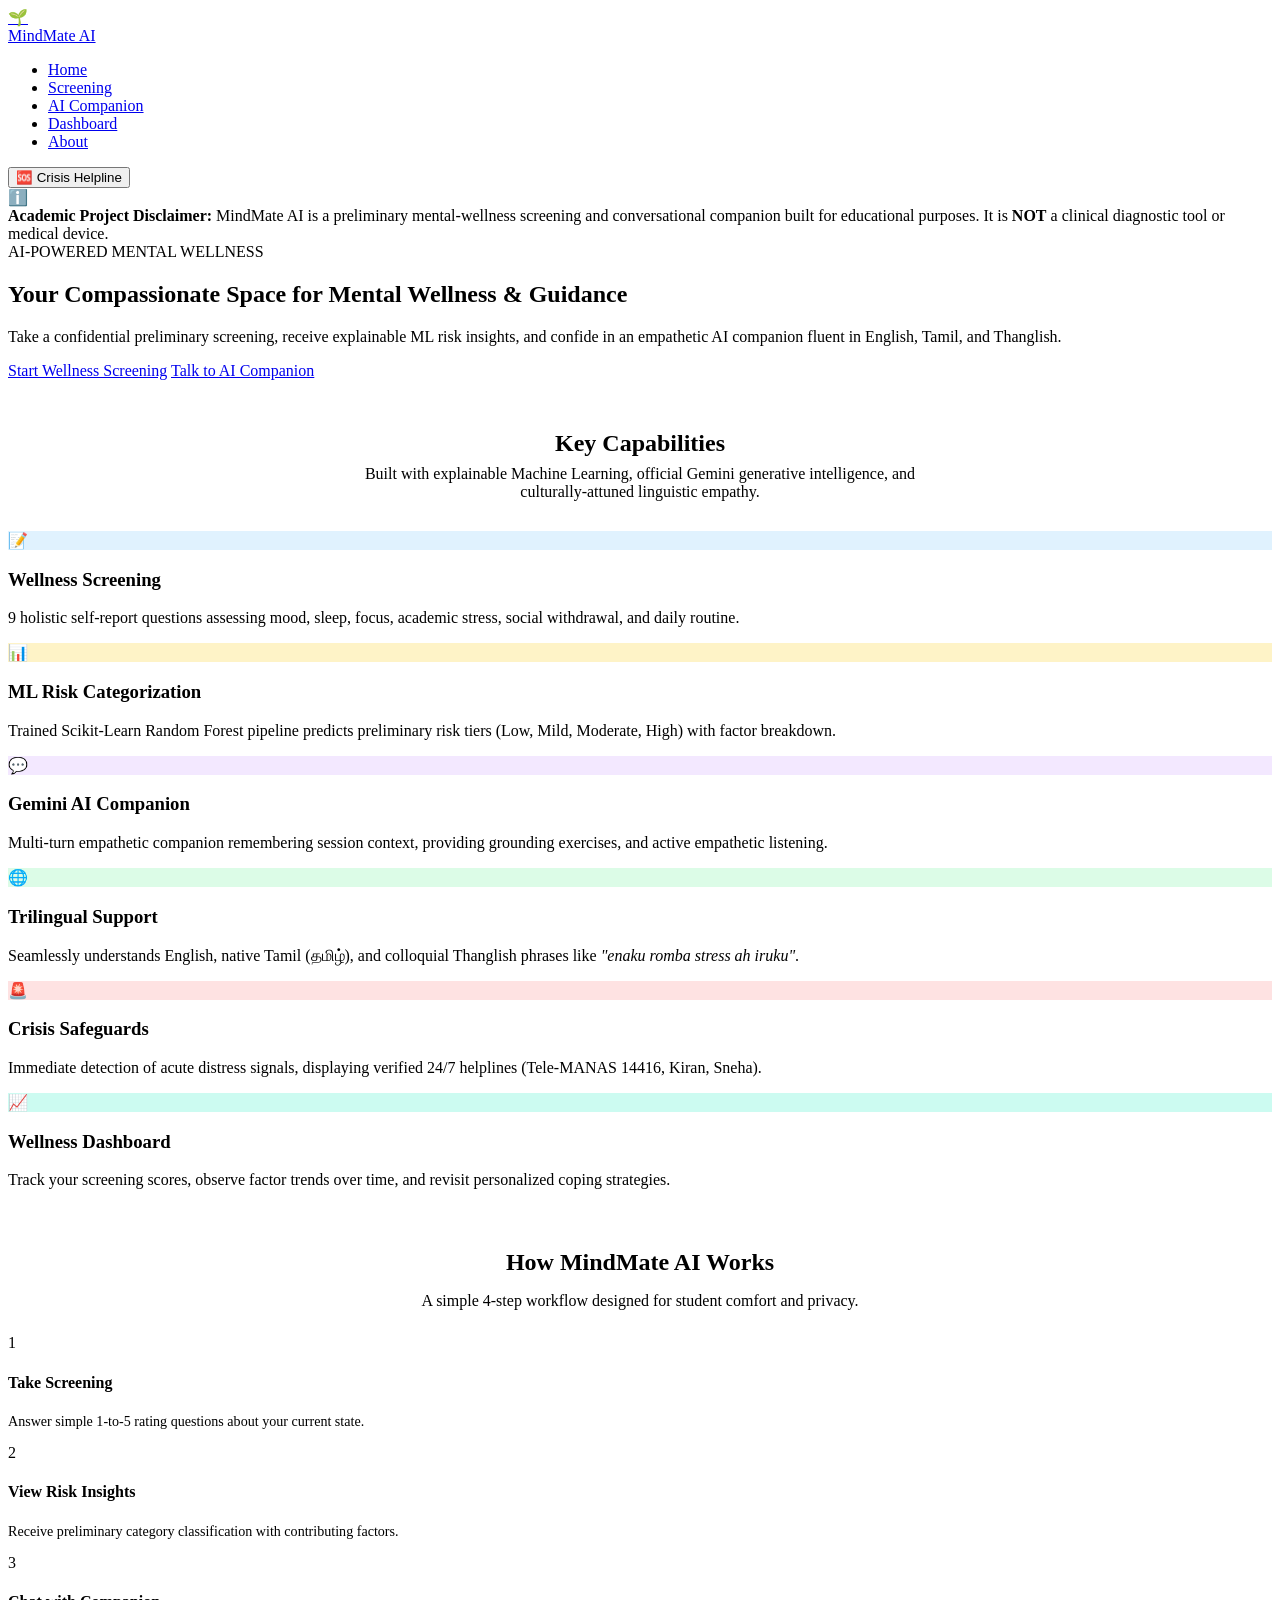
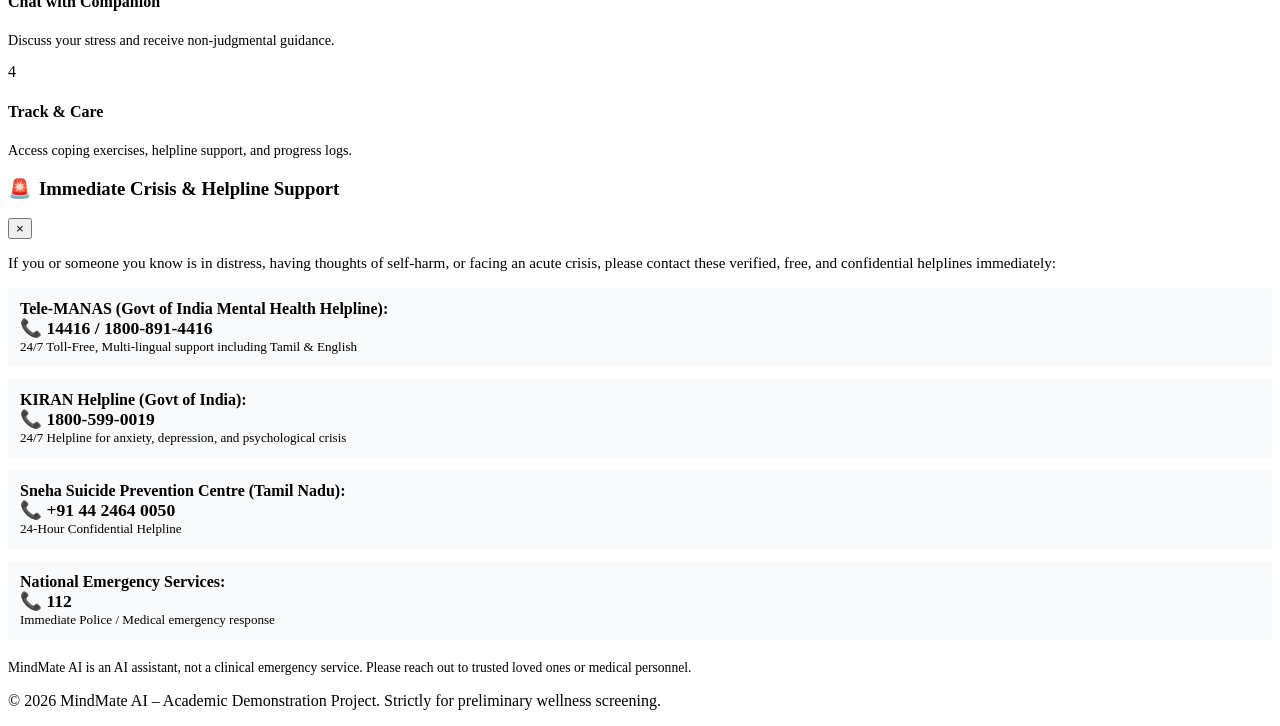
==== frontend/index.html @ 489ff137 "Initial commit: MindMate AI full-stack mental wellness screening and multilingual companion" ====
<!DOCTYPE html>
<html lang="en">
<head>
  <meta charset="UTF-8">
  <meta name="viewport" content="width=device-width, initial-scale=1.0">
  <title>MindMate AI – Mental Wellness Screening & AI Companion</title>
  <link rel="stylesheet" href="/css/style.css">
  <link rel="preconnect" href="https://fonts.googleapis.com">
  <link rel="preconnect" href="https://fonts.gstatic.com" crossorigin>
  <link href="https://fonts.googleapis.com/css2?family=Inter:wght@400;500;600;700;800&display=swap" rel="stylesheet">
</head>
<body>

  <!-- Navbar -->
  <nav class="navbar">
    <div class="container nav-container">
      <a href="index.html" class="brand">
        <div class="brand-icon">🌱</div>
        <span>MindMate AI</span>
      </a>
      <ul class="nav-links">
        <li><a href="index.html" class="active">Home</a></li>
        <li><a href="assessment.html">Screening</a></li>
        <li><a href="companion.html">AI Companion</a></li>
        <li><a href="dashboard.html">Dashboard</a></li>
        <li><a href="about.html">About</a></li>
      </ul>
      <div class="nav-actions">
        <button class="btn btn-danger-outline btn-sm open-crisis-btn">🆘 Crisis Helpline</button>
      </div>
    </div>
  </nav>

  <!-- Main Content -->
  <main class="main-content">
    <div class="container">

      <!-- Disclaimer Banner -->
      <div class="disclaimer-banner">
        <span>ℹ️</span>
        <div>
          <strong>Academic Project Disclaimer:</strong> MindMate AI is a preliminary mental-wellness screening and conversational companion built for educational purposes. It is <strong>NOT</strong> a clinical diagnostic tool or medical device.
        </div>
      </div>

      <!-- Hero Section -->
      <section class="hero">
        <div class="hero-tag">AI-POWERED MENTAL WELLNESS</div>
        <h1 class="hero-title">Your Compassionate Space for <span>Mental Wellness & Guidance</span></h1>
        <p class="hero-desc">
          Take a confidential preliminary screening, receive explainable ML risk insights, and confide in an empathetic AI companion fluent in English, Tamil, and Thanglish.
        </p>
        <div class="hero-cta">
          <a href="assessment.html" class="btn btn-primary btn-lg">Start Wellness Screening</a>
          <a href="companion.html" class="btn btn-secondary btn-lg">Talk to AI Companion</a>
        </div>
      </section>

      <!-- Features Section -->
      <section style="margin-top: 50px;">
        <h2 style="text-align: center; margin-bottom: 8px;">Key Capabilities</h2>
        <p style="text-align: center; color: var(--text-muted); max-width: 600px; margin: 0 auto 30px;">
          Built with explainable Machine Learning, official Gemini generative intelligence, and culturally-attuned linguistic empathy.
        </p>

        <div class="features-grid">
          <div class="card feature-card">
            <div class="feature-icon" style="background: #e0f2fe; color: #0284c7;">📝</div>
            <h3>Wellness Screening</h3>
            <p>9 holistic self-report questions assessing mood, sleep, focus, academic stress, social withdrawal, and daily routine.</p>
          </div>

          <div class="card feature-card">
            <div class="feature-icon" style="background: #fef3c7; color: #d97706;">📊</div>
            <h3>ML Risk Categorization</h3>
            <p>Trained Scikit-Learn Random Forest pipeline predicts preliminary risk tiers (Low, Mild, Moderate, High) with factor breakdown.</p>
          </div>

          <div class="card feature-card">
            <div class="feature-icon" style="background: #f3e8ff; color: #9333ea;">💬</div>
            <h3>Gemini AI Companion</h3>
            <p>Multi-turn empathetic companion remembering session context, providing grounding exercises, and active empathetic listening.</p>
          </div>

          <div class="card feature-card">
            <div class="feature-icon" style="background: #dcfce7; color: #16a34a;">🌐</div>
            <h3>Trilingual Support</h3>
            <p>Seamlessly understands English, native Tamil (தமிழ்), and colloquial Thanglish phrases like <em>"enaku romba stress ah iruku"</em>.</p>
          </div>

          <div class="card feature-card">
            <div class="feature-icon" style="background: #fee2e2; color: #dc2626;">🚨</div>
            <h3>Crisis Safeguards</h3>
            <p>Immediate detection of acute distress signals, displaying verified 24/7 helplines (Tele-MANAS 14416, Kiran, Sneha).</p>
          </div>

          <div class="card feature-card">
            <div class="feature-icon" style="background: #ccfbf1; color: #0d9488;">📈</div>
            <h3>Wellness Dashboard</h3>
            <p>Track your screening scores, observe factor trends over time, and revisit personalized coping strategies.</p>
          </div>
        </div>
      </section>

      <!-- How It Works Section -->
      <section style="margin-top: 60px;">
        <h2 style="text-align: center; margin-bottom: 8px;">How MindMate AI Works</h2>
        <p style="text-align: center; color: var(--text-muted); margin-bottom: 24px;">A simple 4-step workflow designed for student comfort and privacy.</p>

        <div class="steps-grid">
          <div class="card step-card">
            <div class="step-number">1</div>
            <h4>Take Screening</h4>
            <p style="font-size: 0.88rem; color: var(--text-muted); margin-top: 6px;">Answer simple 1-to-5 rating questions about your current state.</p>
          </div>

          <div class="card step-card">
            <div class="step-number">2</div>
            <h4>View Risk Insights</h4>
            <p style="font-size: 0.88rem; color: var(--text-muted); margin-top: 6px;">Receive preliminary category classification with contributing factors.</p>
          </div>

          <div class="card step-card">
            <div class="step-number">3</div>
            <h4>Chat with Companion</h4>
            <p style="font-size: 0.88rem; color: var(--text-muted); margin-top: 6px;">Discuss your stress and receive non-judgmental guidance.</p>
          </div>

          <div class="card step-card">
            <div class="step-number">4</div>
            <h4>Track & Care</h4>
            <p style="font-size: 0.88rem; color: var(--text-muted); margin-top: 6px;">Access coping exercises, helpline support, and progress logs.</p>
          </div>
        </div>
      </section>

    </div>
  </main>

  <!-- Crisis Modal -->
  <div id="crisis-modal" class="modal-backdrop">
    <div class="modal-content">
      <div class="modal-header">
        <h3 style="color: var(--danger); display: flex; align-items: center; gap: 8px;">
          <span>🚨</span> Immediate Crisis & Helpline Support
        </h3>
        <button id="close-crisis-btn" class="modal-close">&times;</button>
      </div>
      <p style="margin-bottom: 16px; font-size: 0.95rem;">
        If you or someone you know is in distress, having thoughts of self-harm, or facing an acute crisis, please contact these verified, free, and confidential helplines immediately:
      </p>
      <div style="display: flex; flex-direction: column; gap: 12px; margin-bottom: 20px;">
        <div style="padding: 12px; background-color: #f8fafc; border: 1px solid var(--border); border-radius: var(--radius-sm);">
          <strong>Tele-MANAS (Govt of India Mental Health Helpline):</strong>
          <div style="font-size: 1.1rem; color: var(--primary); font-weight: 700;">📞 14416 / 1800-891-4416</div>
          <div style="font-size: 0.82rem; color: var(--text-muted);">24/7 Toll-Free, Multi-lingual support including Tamil & English</div>
        </div>
        <div style="padding: 12px; background-color: #f8fafc; border: 1px solid var(--border); border-radius: var(--radius-sm);">
          <strong>KIRAN Helpline (Govt of India):</strong>
          <div style="font-size: 1.1rem; color: var(--primary); font-weight: 700;">📞 1800-599-0019</div>
          <div style="font-size: 0.82rem; color: var(--text-muted);">24/7 Helpline for anxiety, depression, and psychological crisis</div>
        </div>
        <div style="padding: 12px; background-color: #f8fafc; border: 1px solid var(--border); border-radius: var(--radius-sm);">
          <strong>Sneha Suicide Prevention Centre (Tamil Nadu):</strong>
          <div style="font-size: 1.1rem; color: var(--primary); font-weight: 700;">📞 +91 44 2464 0050</div>
          <div style="font-size: 0.82rem; color: var(--text-muted);">24-Hour Confidential Helpline</div>
        </div>
        <div style="padding: 12px; background-color: #f8fafc; border: 1px solid var(--border); border-radius: var(--radius-sm);">
          <strong>National Emergency Services:</strong>
          <div style="font-size: 1.1rem; color: var(--danger); font-weight: 700;">📞 112</div>
          <div style="font-size: 0.82rem; color: var(--text-muted);">Immediate Police / Medical emergency response</div>
        </div>
      </div>
      <p style="font-size: 0.85rem; color: var(--text-muted);">
        MindMate AI is an AI assistant, not a clinical emergency service. Please reach out to trusted loved ones or medical personnel.
      </p>
    </div>
  </div>

  <!-- Footer -->
  <footer class="footer">
    <div class="container">
      <p>&copy; 2026 MindMate AI – Academic Demonstration Project. Strictly for preliminary wellness screening.</p>
    </div>
  </footer>

  <script src="/js/app.js"></script>
</body>
</html>
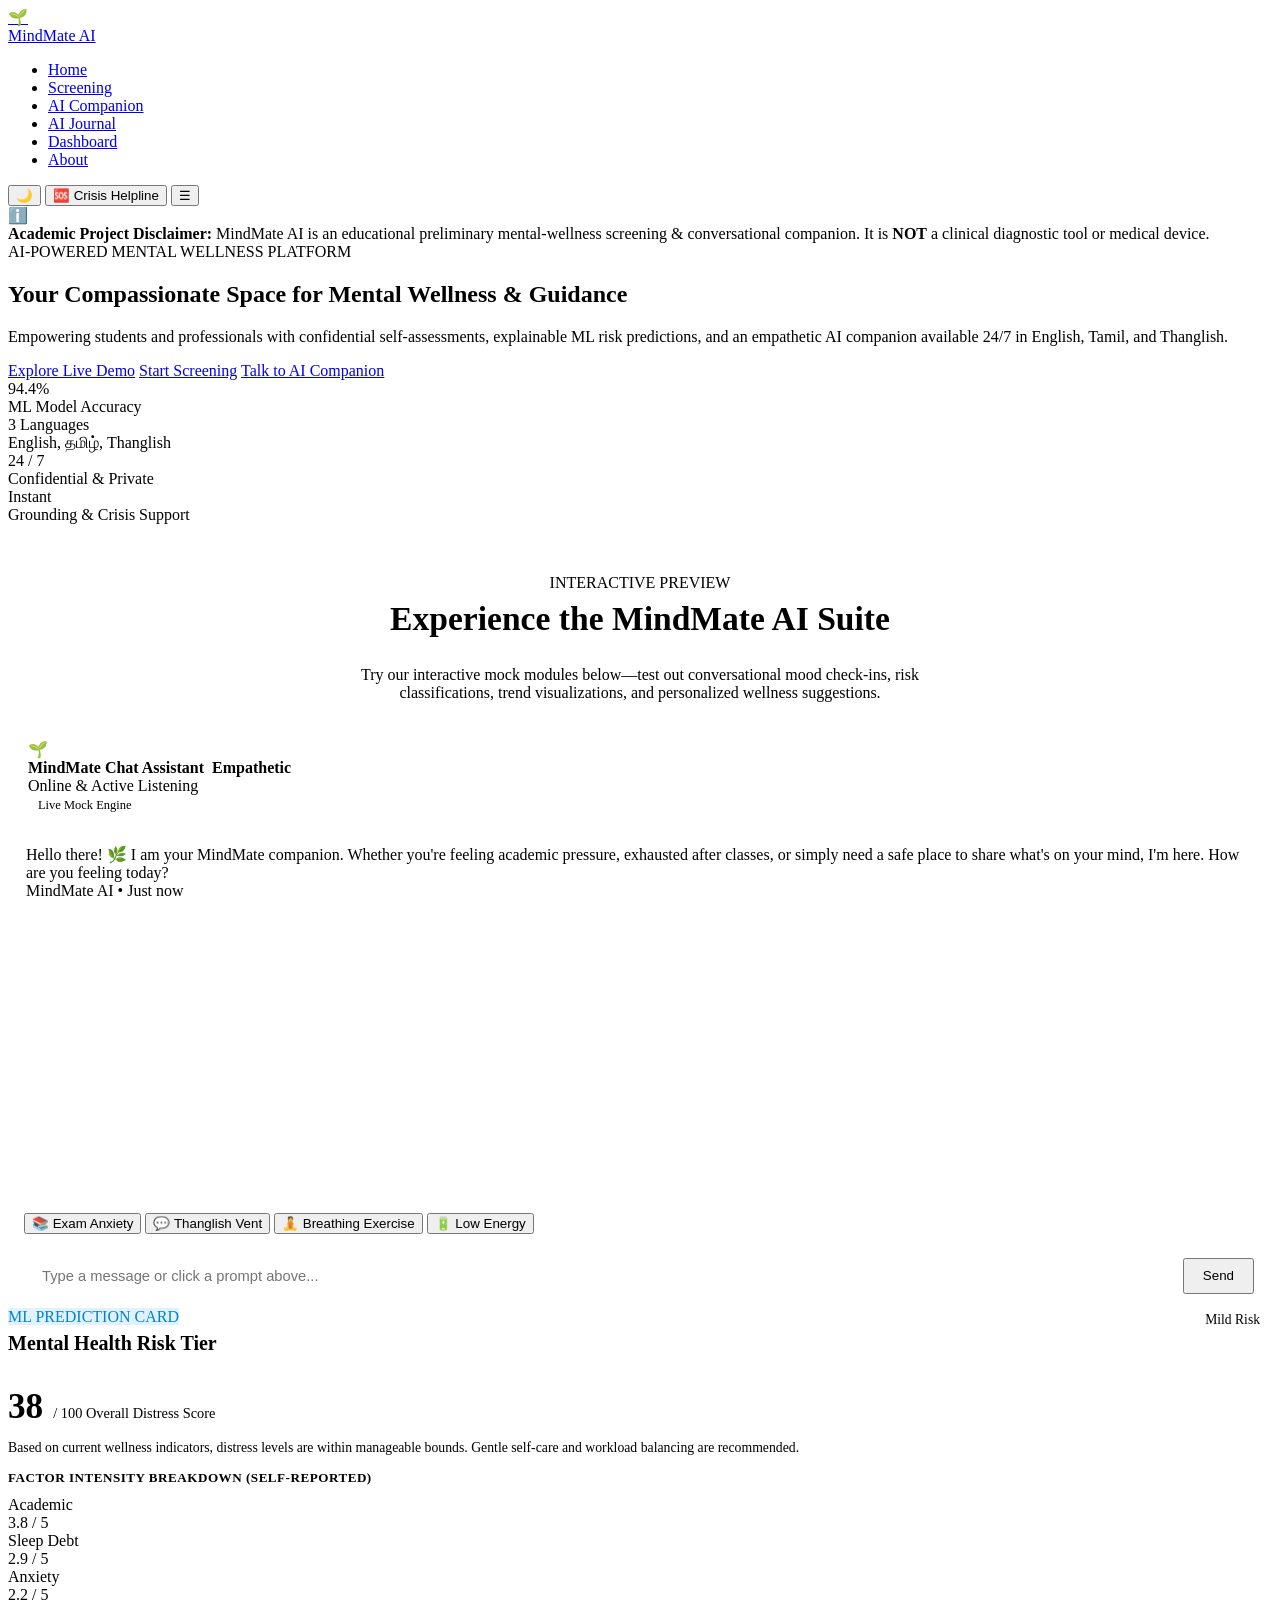
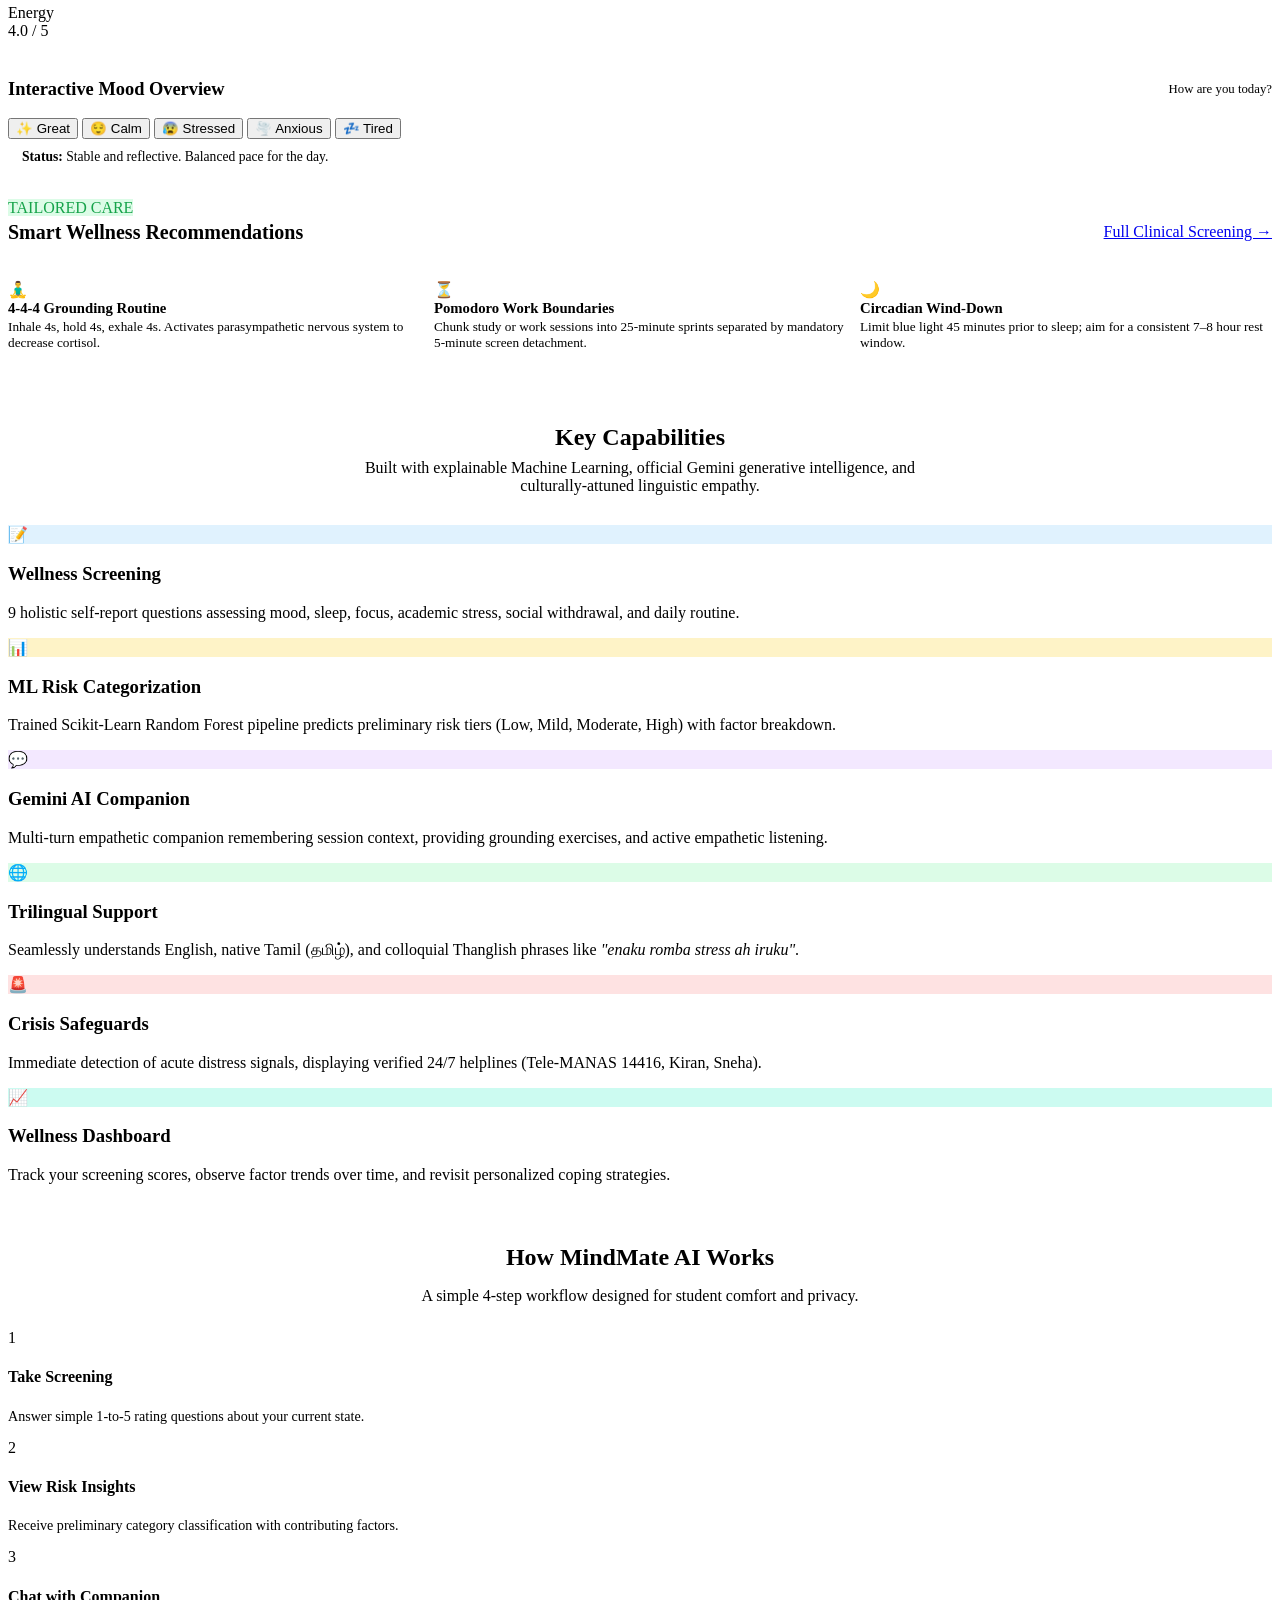
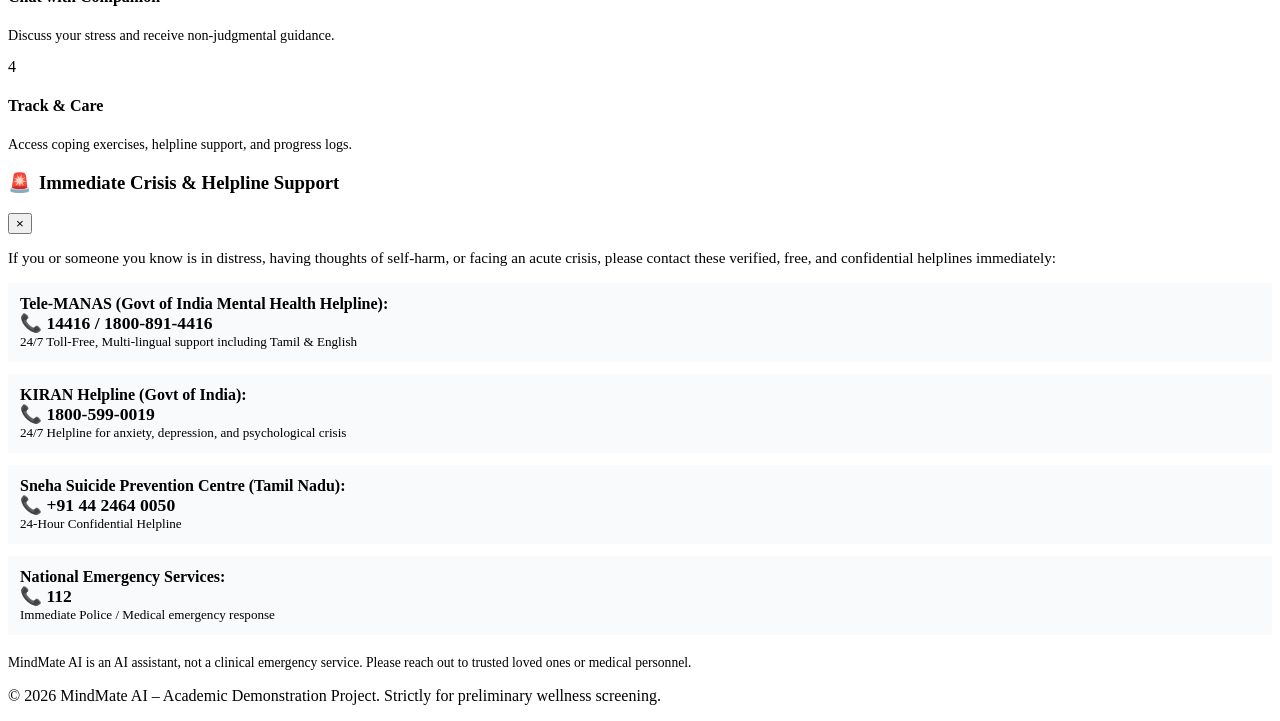
==== commit 13900f50: "Initial MindMate AI project" ====
--- a/frontend/index.html
+++ b/frontend/index.html
@@ -12,6 +12,7 @@
 <body>
 
   <!-- Navbar -->
+  <!-- Navbar -->
   <nav class="navbar">
     <div class="container nav-container">
       <a href="index.html" class="brand">
@@ -22,11 +23,14 @@
         <li><a href="index.html" class="active">Home</a></li>
         <li><a href="assessment.html">Screening</a></li>
         <li><a href="companion.html">AI Companion</a></li>
+        <li><a href="journal.html">AI Journal</a></li>
         <li><a href="dashboard.html">Dashboard</a></li>
         <li><a href="about.html">About</a></li>
       </ul>
       <div class="nav-actions">
+        <button class="theme-toggle-btn" id="theme-toggle-btn" aria-label="Toggle Theme" title="Toggle Light/Dark Mode">🌙</button>
         <button class="btn btn-danger-outline btn-sm open-crisis-btn">🆘 Crisis Helpline</button>
+        <button class="mobile-nav-toggle" aria-label="Toggle Navigation Menu">☰</button>
       </div>
     </div>
   </nav>
@@ -39,25 +43,230 @@
       <div class="disclaimer-banner">
         <span>ℹ️</span>
         <div>
-          <strong>Academic Project Disclaimer:</strong> MindMate AI is a preliminary mental-wellness screening and conversational companion built for educational purposes. It is <strong>NOT</strong> a clinical diagnostic tool or medical device.
+          <strong>Academic Project Disclaimer:</strong> MindMate AI is an educational preliminary mental-wellness screening & conversational companion. It is <strong>NOT</strong> a clinical diagnostic tool or medical device.
         </div>
       </div>
 
       <!-- Hero Section -->
       <section class="hero">
-        <div class="hero-tag">AI-POWERED MENTAL WELLNESS</div>
+        <div class="hero-tag">AI-POWERED MENTAL WELLNESS PLATFORM</div>
         <h1 class="hero-title">Your Compassionate Space for <span>Mental Wellness & Guidance</span></h1>
         <p class="hero-desc">
-          Take a confidential preliminary screening, receive explainable ML risk insights, and confide in an empathetic AI companion fluent in English, Tamil, and Thanglish.
+          Empowering students and professionals with confidential self-assessments, explainable ML risk predictions, and an empathetic AI companion available 24/7 in English, Tamil, and Thanglish.
         </p>
         <div class="hero-cta">
-          <a href="assessment.html" class="btn btn-primary btn-lg">Start Wellness Screening</a>
+          <a href="#demo-preview" class="btn btn-primary btn-lg">Explore Live Demo</a>
+          <a href="assessment.html" class="btn btn-outline btn-lg">Start Screening</a>
           <a href="companion.html" class="btn btn-secondary btn-lg">Talk to AI Companion</a>
         </div>
+
+        <!-- SaaS Key Metrics / Social Proof -->
+        <div class="hero-stats-row">
+          <div class="hero-stat-item">
+            <div class="hero-stat-val">94.4%</div>
+            <div class="hero-stat-desc">ML Model Accuracy</div>
+          </div>
+          <div class="hero-stat-item">
+            <div class="hero-stat-val">3 Languages</div>
+            <div class="hero-stat-desc">English, தமிழ், Thanglish</div>
+          </div>
+          <div class="hero-stat-item">
+            <div class="hero-stat-val">24 / 7</div>
+            <div class="hero-stat-desc">Confidential &amp; Private</div>
+          </div>
+          <div class="hero-stat-item">
+            <div class="hero-stat-val">Instant</div>
+            <div class="hero-stat-desc">Grounding &amp; Crisis Support</div>
+          </div>
+        </div>
       </section>
 
+      <!-- Live Interactive Demo Section (Landing + Dashboard Showcase) -->
+      <section id="demo-preview" style="margin-top: 50px;">
+        <div style="text-align: center; margin-bottom: 24px;">
+          <span class="saas-badge" style="background: var(--primary-light); color: var(--primary-hover);">INTERACTIVE PREVIEW</span>
+          <h2 style="font-size: 2.1rem; margin-top: 8px;">Experience the MindMate AI Suite</h2>
+          <p style="color: var(--text-muted); max-width: 620px; margin: 6px auto 0;">
+            Try our interactive mock modules below—test out conversational mood check-ins, risk classifications, trend visualizations, and personalized wellness suggestions.
+          </p>
+        </div>
+
+        <div class="preview-grid-container">
+          
+          <!-- Column 1: AI Chat Assistant Mockup -->
+          <div class="card" style="display: flex; flex-direction: column; padding: 0; overflow: hidden;">
+            <div class="chat-header" style="background: var(--bg-card); border-bottom: 1px solid var(--border); padding: 14px 20px;">
+              <div class="chat-partner">
+                <div class="chat-avatar">🌱</div>
+                <div>
+                  <div style="font-weight: 700; font-size: 1rem; display: flex; align-items: center; gap: 8px;">
+                    MindMate Chat Assistant
+                    <span class="mood-tag-badge" id="demo-mood-pill">Empathetic</span>
+                  </div>
+                  <div class="chat-status">
+                    <span class="status-dot"></span>
+                    <span>Online &amp; Active Listening</span>
+                  </div>
+                </div>
+              </div>
+              <div>
+                <span style="font-size: 0.78rem; color: var(--text-muted); background: var(--bg-main); padding: 4px 10px; border-radius: 9999px; border: 1px solid var(--border);">Live Mock Engine</span>
+              </div>
+            </div>
+
+            <!-- Chat Message List -->
+            <div class="chat-messages" id="demo-chat-messages" style="height: 340px; overflow-y: auto; padding: 18px; display: flex; flex-direction: column; gap: 14px;">
+              <div class="message-row ai">
+                <div class="message-bubble">
+                  Hello there! 🌿 I am your MindMate companion. Whether you're feeling academic pressure, exhausted after classes, or simply need a safe place to share what's on your mind, I'm here. How are you feeling today?
+                  <div class="bubble-meta">
+                    <span>MindMate AI</span> &bull; <span>Just now</span>
+                  </div>
+                </div>
+              </div>
+            </div>
+
+            <!-- Quick Suggestions -->
+            <div class="quick-prompts-bar" id="demo-quick-bar" style="padding: 10px 16px;">
+              <button class="prompt-pill demo-prompt" data-msg="I'm feeling so anxious about exams.">📚 Exam Anxiety</button>
+              <button class="prompt-pill demo-prompt" data-msg="enaku romba stress ah iruku bro">💬 Thanglish Vent</button>
+              <button class="prompt-pill demo-prompt" data-msg="Can you guide me through a 2-minute breathing exercise?">🧘 Breathing Exercise</button>
+              <button class="prompt-pill demo-prompt" data-msg="I feel tired and unmotivated today.">🔋 Low Energy</button>
+            </div>
+
+            <!-- Chat Input -->
+            <form id="demo-chat-form" style="display: flex; gap: 10px; padding: 14px 18px; border-top: 1px solid var(--border); background: var(--bg-card);">
+              <input type="text" id="demo-chat-input" class="chat-input" placeholder="Type a message or click a prompt above..." style="flex: 1; padding: 10px 16px; border-radius: var(--radius-sm); border: 1px solid var(--border); font-size: 0.92rem; outline: none;" />
+              <button type="submit" class="btn btn-primary btn-sm" style="padding: 0 18px;">Send</button>
+            </form>
+          </div>
+
+          <!-- Column 2: Mental Health Prediction Card & Mood Overview -->
+          <div style="display: flex; flex-direction: column; gap: 20px;">
+            
+            <!-- Mental Health Prediction Card -->
+            <div class="card">
+              <div style="display: flex; justify-content: space-between; align-items: flex-start; margin-bottom: 12px;">
+                <div>
+                  <span class="saas-badge" style="background: #e0f2fe; color: #0284c7;">ML PREDICTION CARD</span>
+                  <h3 style="font-size: 1.25rem; margin-top: 6px;">Mental Health Risk Tier</h3>
+                </div>
+                <span class="risk-badge risk-mild" id="demo-risk-badge" style="font-size: 0.85rem; padding: 4px 12px;">Mild Risk</span>
+              </div>
+              
+              <div style="display: flex; align-items: baseline; gap: 10px; margin-bottom: 8px;">
+                <span style="font-size: 2.2rem; font-weight: 800; color: var(--text-main);" id="demo-score-text">38</span>
+                <span style="color: var(--text-muted); font-size: 0.9rem;">/ 100 Overall Distress Score</span>
+              </div>
+
+              <p style="color: var(--text-muted); font-size: 0.86rem; margin-bottom: 14px;" id="demo-risk-summary">
+                Based on current wellness indicators, distress levels are within manageable bounds. Gentle self-care and workload balancing are recommended.
+              </p>
+
+              <!-- Simple Bar Charts for Top Distress Factors -->
+              <div class="chart-container">
+                <div style="font-size: 0.82rem; font-weight: 700; color: var(--text-main); margin-bottom: 10px; text-transform: uppercase; letter-spacing: 0.5px;">
+                  Factor Intensity Breakdown (Self-Reported)
+                </div>
+                <div class="bar-chart-row">
+                  <span class="bar-chart-label">Academic</span>
+                  <div class="bar-track"><div class="bar-progress" style="width: 70%;"></div></div>
+                  <span class="bar-val" style="color: var(--warning);">3.8 / 5</span>
+                </div>
+                <div class="bar-chart-row">
+                  <span class="bar-chart-label">Sleep Debt</span>
+                  <div class="bar-track"><div class="bar-progress" style="width: 55%;"></div></div>
+                  <span class="bar-val" style="color: var(--primary);">2.9 / 5</span>
+                </div>
+                <div class="bar-chart-row">
+                  <span class="bar-chart-label">Anxiety</span>
+                  <div class="bar-track"><div class="bar-progress" style="width: 42%;"></div></div>
+                  <span class="bar-val" style="color: var(--secondary);">2.2 / 5</span>
+                </div>
+                <div class="bar-chart-row">
+                  <span class="bar-chart-label">Energy</span>
+                  <div class="bar-track"><div class="bar-progress" style="width: 80%; background: linear-gradient(90deg, #10b981, #06b6d4);"></div></div>
+                  <span class="bar-val" style="color: var(--success);">4.0 / 5</span>
+                </div>
+              </div>
+            </div>
+
+            <!-- Mood Overview Section -->
+            <div class="card">
+              <div style="display: flex; justify-content: space-between; align-items: center;">
+                <h3 style="font-size: 1.15rem;">Interactive Mood Overview</h3>
+                <span style="font-size: 0.8rem; color: var(--text-muted);">How are you today?</span>
+              </div>
+              
+              <div class="mood-grid">
+                <button class="mood-btn" data-mood="Great" data-score="18" data-tier="Low" data-feedback="Energized and focused! Keep up your steady routine.">
+                  <span class="emoji">✨</span>
+                  <span class="mood-title">Great</span>
+                </button>
+                <button class="mood-btn active" data-mood="Calm" data-score="38" data-tier="Mild" data-feedback="Stable and reflective. Balanced pace for the day.">
+                  <span class="emoji">😌</span>
+                  <span class="mood-title">Calm</span>
+                </button>
+                <button class="mood-btn" data-mood="Stressed" data-score="62" data-tier="Moderate" data-feedback="Tension detected. Remember to take 10-min micro-breaks.">
+                  <span class="emoji">😰</span>
+                  <span class="mood-title">Stressed</span>
+                </button>
+                <button class="mood-btn" data-mood="Anxious" data-score="76" data-tier="Moderate" data-feedback="Overwhelmed? Try the 4-4-4 box breathing exercise below.">
+                  <span class="emoji">🌪️</span>
+                  <span class="mood-title">Anxious</span>
+                </button>
+                <button class="mood-btn" data-mood="Exhausted" data-score="88" data-tier="High" data-feedback="High fatigue. Prioritize deep rest and avoid late screen time.">
+                  <span class="emoji">💤</span>
+                  <span class="mood-title">Tired</span>
+                </button>
+              </div>
+
+              <div id="mood-feedback-note" style="padding: 10px 14px; background: var(--bg-main); border-radius: var(--radius-sm); border-left: 3px solid var(--primary); font-size: 0.85rem; color: var(--text-main);">
+                <strong>Status:</strong> Stable and reflective. Balanced pace for the day.
+              </div>
+            </div>
+
+          </div>
+        </div>
+
+        <!-- Wellness Recommendations Section -->
+        <div class="card" style="margin-top: 24px;">
+          <div style="display: flex; justify-content: space-between; align-items: center; flex-wrap: wrap; gap: 10px; margin-bottom: 16px;">
+            <div>
+              <span class="saas-badge" style="background: #dcfce7; color: #16a34a;">TAILORED CARE</span>
+              <h3 style="font-size: 1.25rem; margin-top: 4px;">Smart Wellness Recommendations</h3>
+            </div>
+            <a href="assessment.html" class="btn btn-outline btn-sm">Full Clinical Screening &rarr;</a>
+          </div>
+
+          <div style="display: grid; grid-template-columns: repeat(auto-fit, minmax(260px, 1fr)); gap: 14px;">
+            <div class="recom-item">
+              <div class="recom-icon">🧘‍♂️</div>
+              <div>
+                <strong style="font-size: 0.92rem;">4-4-4 Grounding Routine</strong>
+                <p style="font-size: 0.83rem; color: var(--text-muted); margin-top: 2px;">Inhale 4s, hold 4s, exhale 4s. Activates parasympathetic nervous system to decrease cortisol.</p>
+              </div>
+            </div>
+            <div class="recom-item">
+              <div class="recom-icon">⏳</div>
+              <div>
+                <strong style="font-size: 0.92rem;">Pomodoro Work Boundaries</strong>
+                <p style="font-size: 0.83rem; color: var(--text-muted); margin-top: 2px;">Chunk study or work sessions into 25-minute sprints separated by mandatory 5-minute screen detachment.</p>
+              </div>
+            </div>
+            <div class="recom-item">
+              <div class="recom-icon">🌙</div>
+              <div>
+                <strong style="font-size: 0.92rem;">Circadian Wind-Down</strong>
+                <p style="font-size: 0.83rem; color: var(--text-muted); margin-top: 2px;">Limit blue light 45 minutes prior to sleep; aim for a consistent 7–8 hour rest window.</p>
+              </div>
+            </div>
+          </div>
+        </div>
+      </section>
+
       <!-- Features Section -->
-      <section style="margin-top: 50px;">
+      <section style="margin-top: 60px;">
         <h2 style="text-align: center; margin-bottom: 8px;">Key Capabilities</h2>
         <p style="text-align: center; color: var(--text-muted); max-width: 600px; margin: 0 auto 30px;">
           Built with explainable Machine Learning, official Gemini generative intelligence, and culturally-attuned linguistic empathy.
@@ -185,5 +394,6 @@
   </footer>
 
   <script src="/js/app.js"></script>
+  <script src="/js/landing_demo.js"></script>
 </body>
 </html>
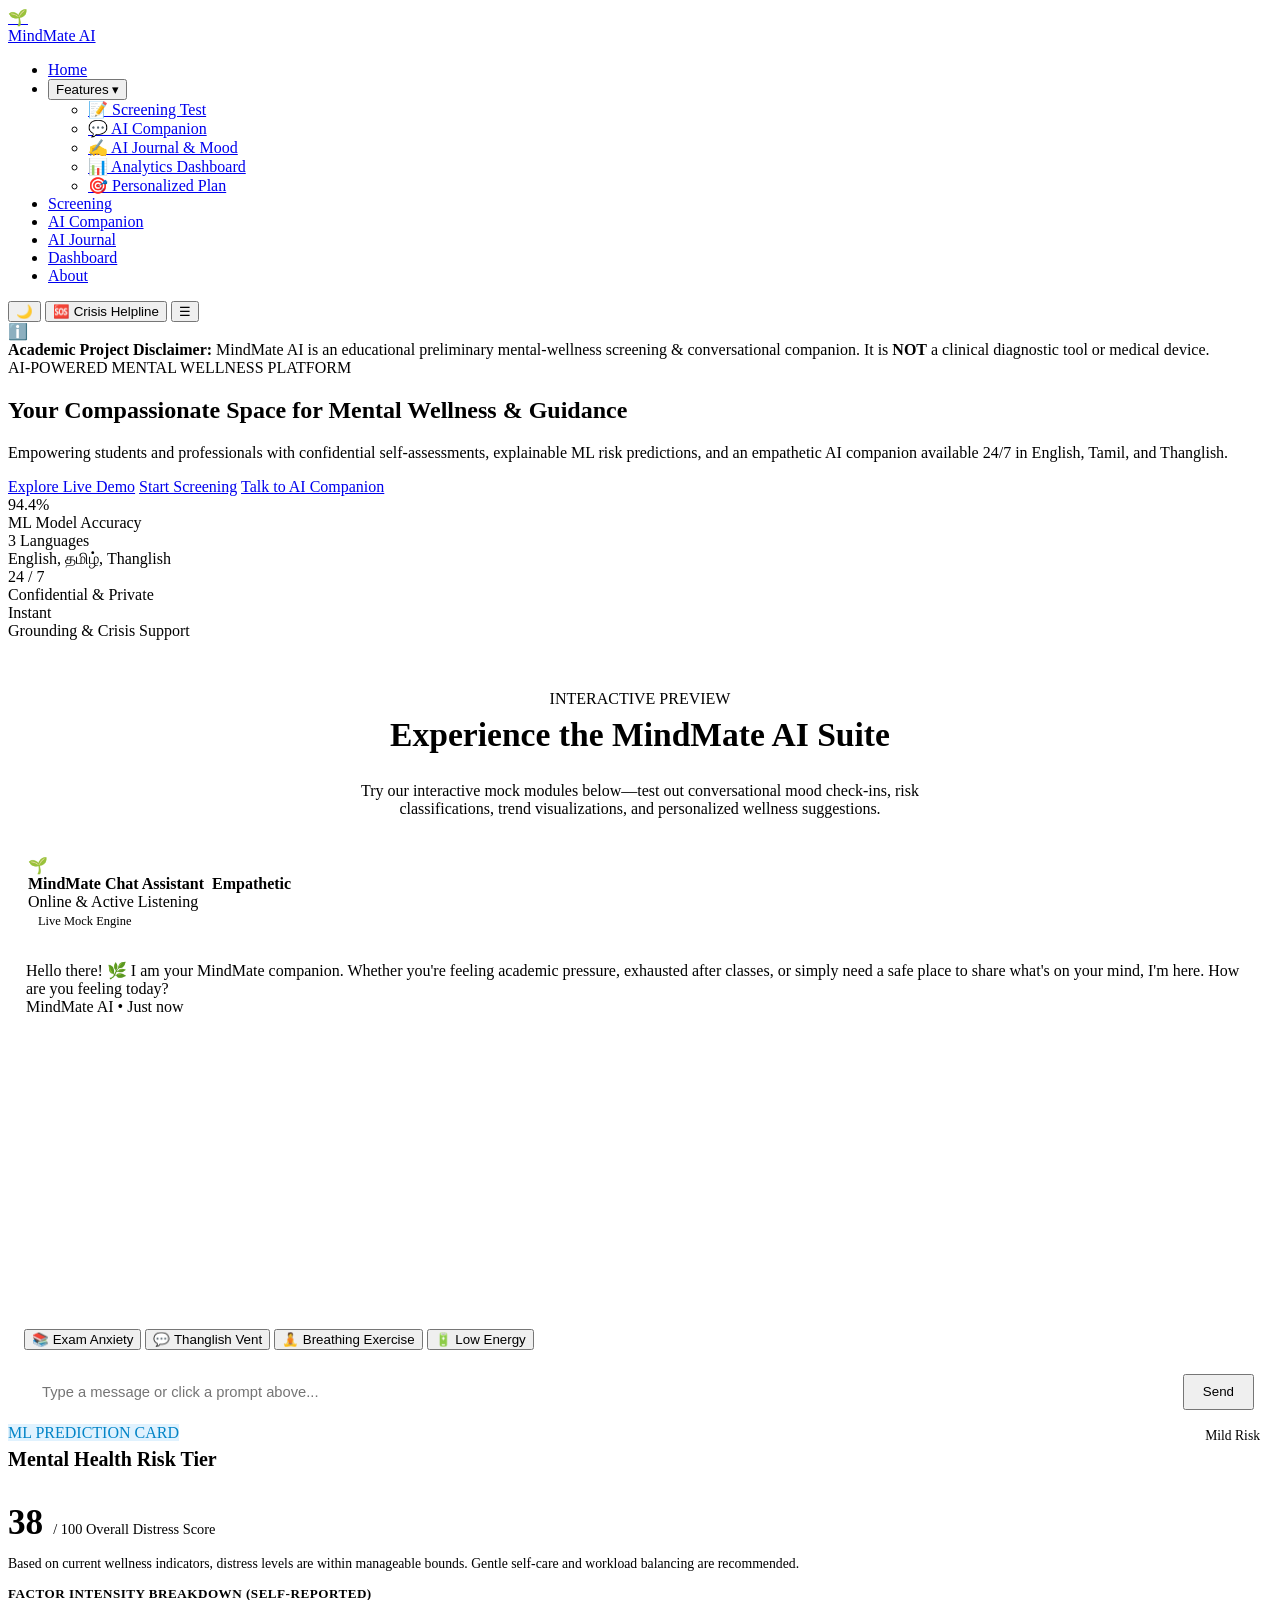
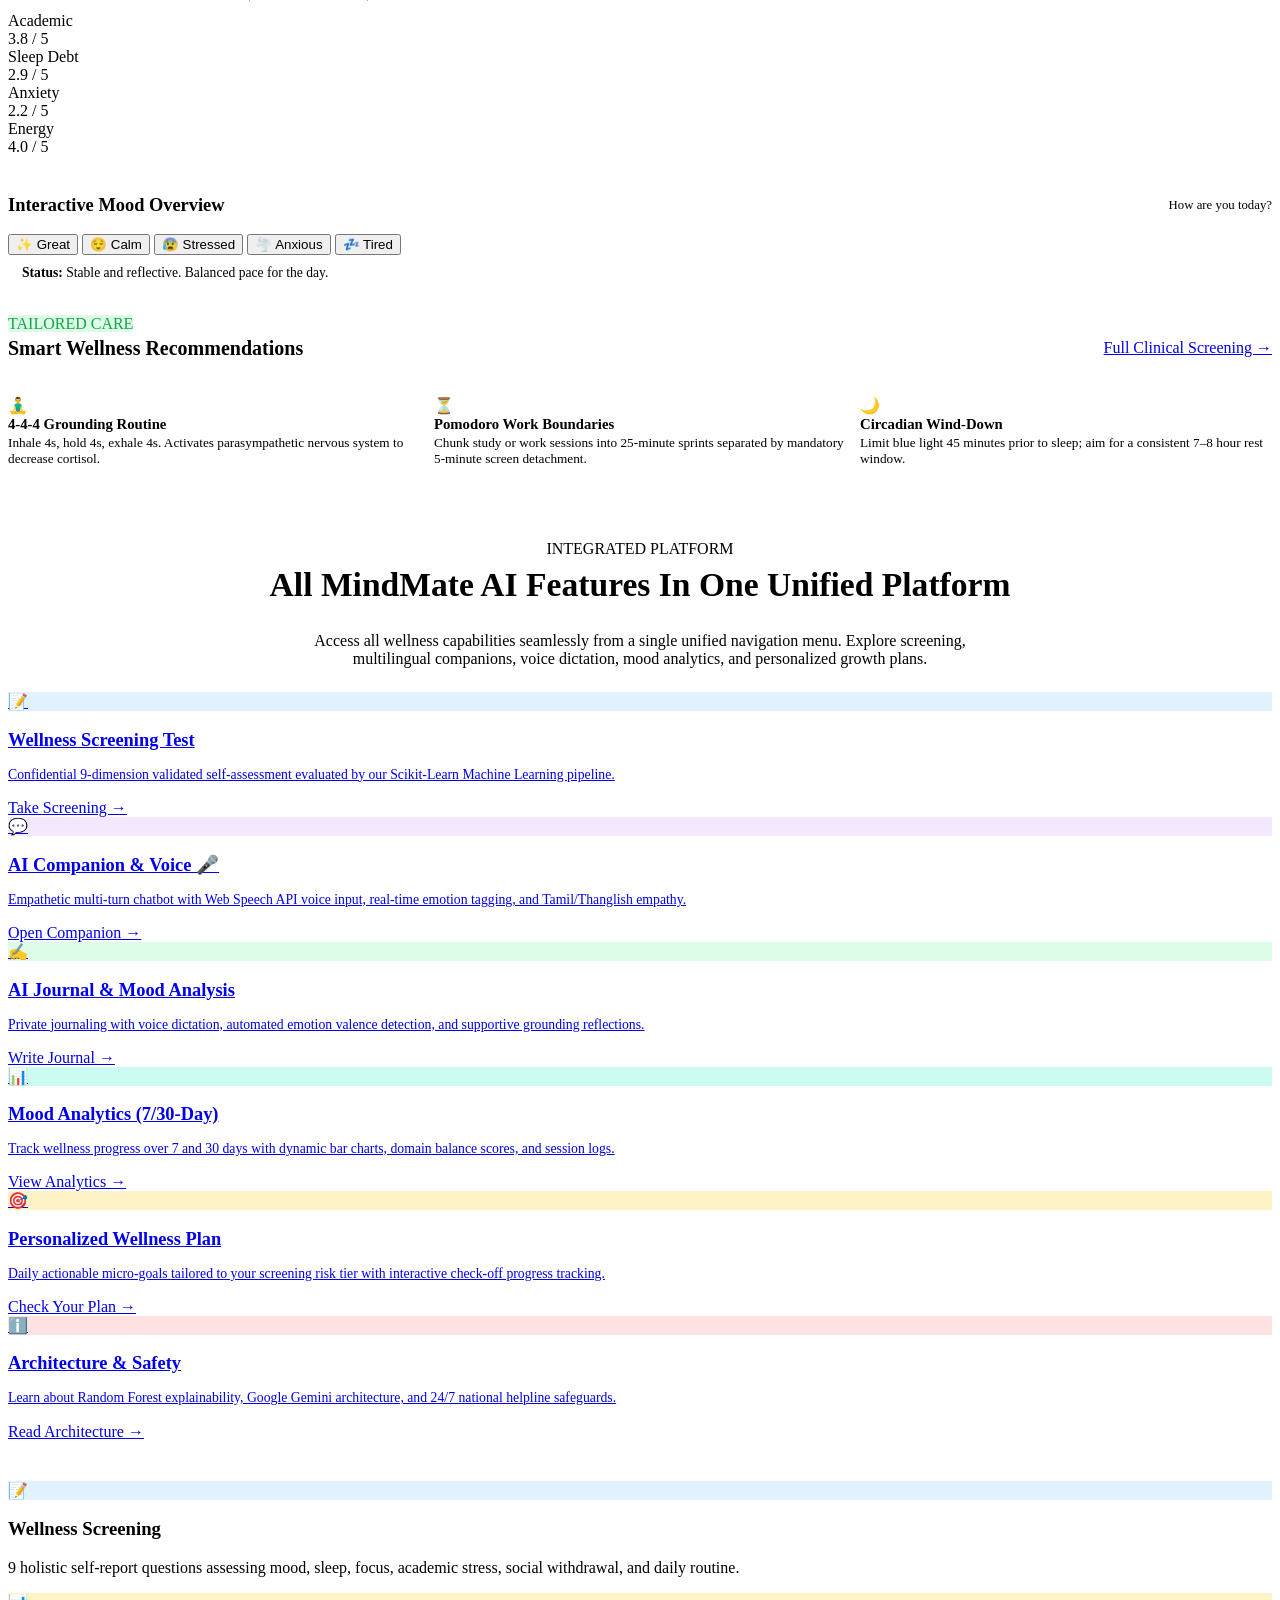
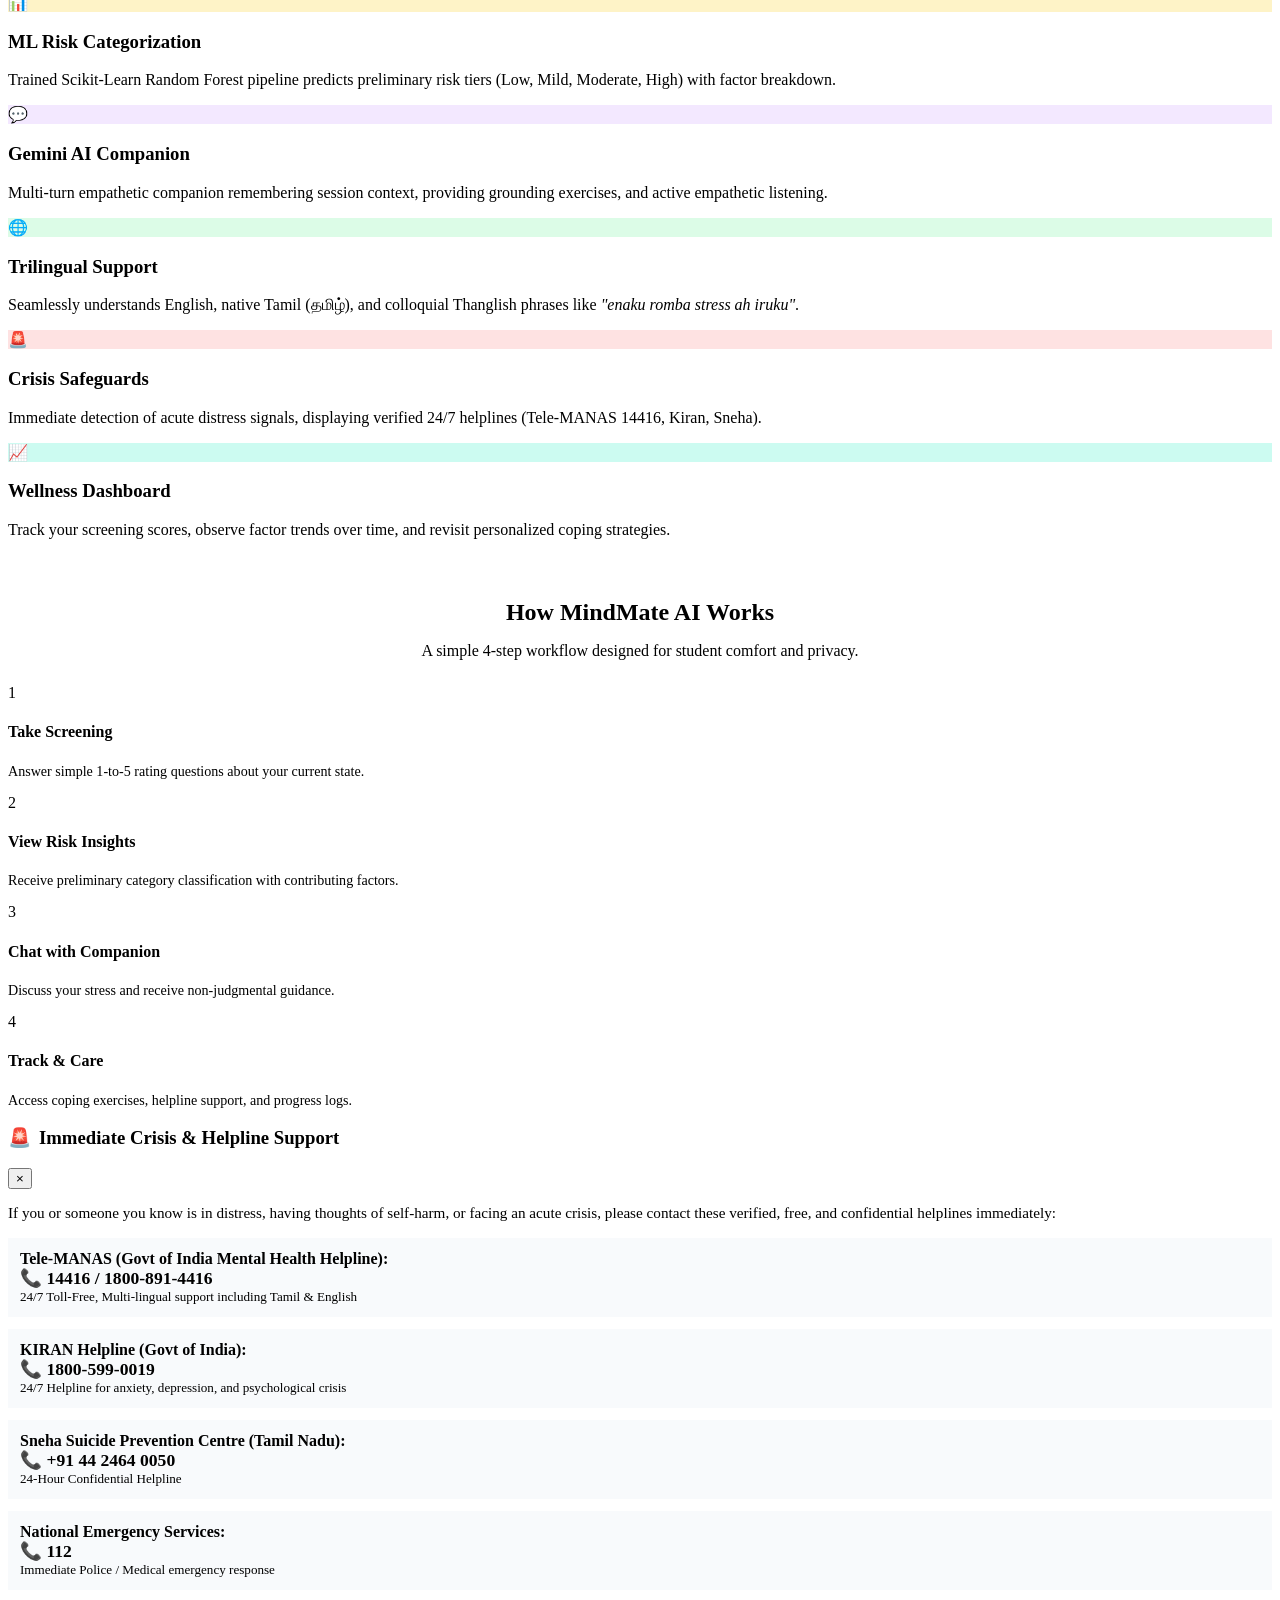
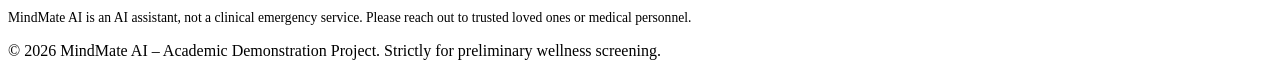
==== commit f4f7f3f0: "Add Render cloud deployment blueprint and unified navigation features" ====
--- a/frontend/index.html
+++ b/frontend/index.html
@@ -21,6 +21,18 @@
       </a>
       <ul class="nav-links">
         <li><a href="index.html" class="active">Home</a></li>
+        <li class="nav-dropdown">
+          <button class="nav-dropdown-toggle">
+            Features ▾
+          </button>
+          <ul class="nav-dropdown-menu">
+            <li><a href="assessment.html"><span>📝</span> Screening Test</a></li>
+            <li><a href="companion.html"><span>💬</span> AI Companion</a></li>
+            <li><a href="journal.html"><span>✍️</span> AI Journal &amp; Mood</a></li>
+            <li><a href="dashboard.html"><span>📊</span> Analytics Dashboard</a></li>
+            <li><a href="dashboard.html#plan-tasks-container"><span>🎯</span> Personalized Plan</a></li>
+          </ul>
+        </li>
         <li><a href="assessment.html">Screening</a></li>
         <li><a href="companion.html">AI Companion</a></li>
         <li><a href="journal.html">AI Journal</a></li>
@@ -265,12 +277,84 @@
         </div>
       </section>
 
-      <!-- Features Section -->
+      <!-- Features Section & Integrated Hub -->
       <section style="margin-top: 60px;">
-        <h2 style="text-align: center; margin-bottom: 8px;">Key Capabilities</h2>
-        <p style="text-align: center; color: var(--text-muted); max-width: 600px; margin: 0 auto 30px;">
-          Built with explainable Machine Learning, official Gemini generative intelligence, and culturally-attuned linguistic empathy.
-        </p>
+        <div style="text-align: center; margin-bottom: 24px;">
+          <span class="saas-badge" style="background: var(--primary-light); color: var(--primary-hover);">INTEGRATED PLATFORM</span>
+          <h2 style="font-size: 2.1rem; margin-top: 8px;">All MindMate AI Features In One Unified Platform</h2>
+          <p style="color: var(--text-muted); max-width: 660px; margin: 6px auto 0;">
+            Access all wellness capabilities seamlessly from a single unified navigation menu. Explore screening, multilingual companions, voice dictation, mood analytics, and personalized growth plans.
+          </p>
+        </div>
+
+        <!-- Interactive Feature Hub Navigation Grid -->
+        <div class="features-hub-grid" style="margin-bottom: 40px;">
+          <a href="assessment.html" class="hub-card">
+            <div>
+              <div class="hub-icon" style="background: #e0f2fe; color: #0284c7;">📝</div>
+              <h3 style="font-size: 1.15rem; margin-bottom: 6px;">Wellness Screening Test</h3>
+              <p style="font-size: 0.86rem; color: var(--text-muted); line-height: 1.5;">
+                Confidential 9-dimension validated self-assessment evaluated by our Scikit-Learn Machine Learning pipeline.
+              </p>
+            </div>
+            <span class="hub-link-text">Take Screening &rarr;</span>
+          </a>
+
+          <a href="companion.html" class="hub-card">
+            <div>
+              <div class="hub-icon" style="background: #f3e8ff; color: #9333ea;">💬</div>
+              <h3 style="font-size: 1.15rem; margin-bottom: 6px;">AI Companion &amp; Voice 🎤</h3>
+              <p style="font-size: 0.86rem; color: var(--text-muted); line-height: 1.5;">
+                Empathetic multi-turn chatbot with Web Speech API voice input, real-time emotion tagging, and Tamil/Thanglish empathy.
+              </p>
+            </div>
+            <span class="hub-link-text">Open Companion &rarr;</span>
+          </a>
+
+          <a href="journal.html" class="hub-card">
+            <div>
+              <div class="hub-icon" style="background: #dcfce7; color: #16a34a;">✍️</div>
+              <h3 style="font-size: 1.15rem; margin-bottom: 6px;">AI Journal &amp; Mood Analysis</h3>
+              <p style="font-size: 0.86rem; color: var(--text-muted); line-height: 1.5;">
+                Private journaling with voice dictation, automated emotion valence detection, and supportive grounding reflections.
+              </p>
+            </div>
+            <span class="hub-link-text">Write Journal &rarr;</span>
+          </a>
+
+          <a href="dashboard.html" class="hub-card">
+            <div>
+              <div class="hub-icon" style="background: #ccfbf1; color: #0d9488;">📊</div>
+              <h3 style="font-size: 1.15rem; margin-bottom: 6px;">Mood Analytics (7/30-Day)</h3>
+              <p style="font-size: 0.86rem; color: var(--text-muted); line-height: 1.5;">
+                Track wellness progress over 7 and 30 days with dynamic bar charts, domain balance scores, and session logs.
+              </p>
+            </div>
+            <span class="hub-link-text">View Analytics &rarr;</span>
+          </a>
+
+          <a href="dashboard.html#plan-tasks-container" class="hub-card">
+            <div>
+              <div class="hub-icon" style="background: #fef3c7; color: #d97706;">🎯</div>
+              <h3 style="font-size: 1.15rem; margin-bottom: 6px;">Personalized Wellness Plan</h3>
+              <p style="font-size: 0.86rem; color: var(--text-muted); line-height: 1.5;">
+                Daily actionable micro-goals tailored to your screening risk tier with interactive check-off progress tracking.
+              </p>
+            </div>
+            <span class="hub-link-text">Check Your Plan &rarr;</span>
+          </a>
+
+          <a href="about.html" class="hub-card">
+            <div>
+              <div class="hub-icon" style="background: #fee2e2; color: #dc2626;">ℹ️</div>
+              <h3 style="font-size: 1.15rem; margin-bottom: 6px;">Architecture &amp; Safety</h3>
+              <p style="font-size: 0.86rem; color: var(--text-muted); line-height: 1.5;">
+                Learn about Random Forest explainability, Google Gemini architecture, and 24/7 national helpline safeguards.
+              </p>
+            </div>
+            <span class="hub-link-text">Read Architecture &rarr;</span>
+          </a>
+        </div>
 
         <div class="features-grid">
           <div class="card feature-card">
